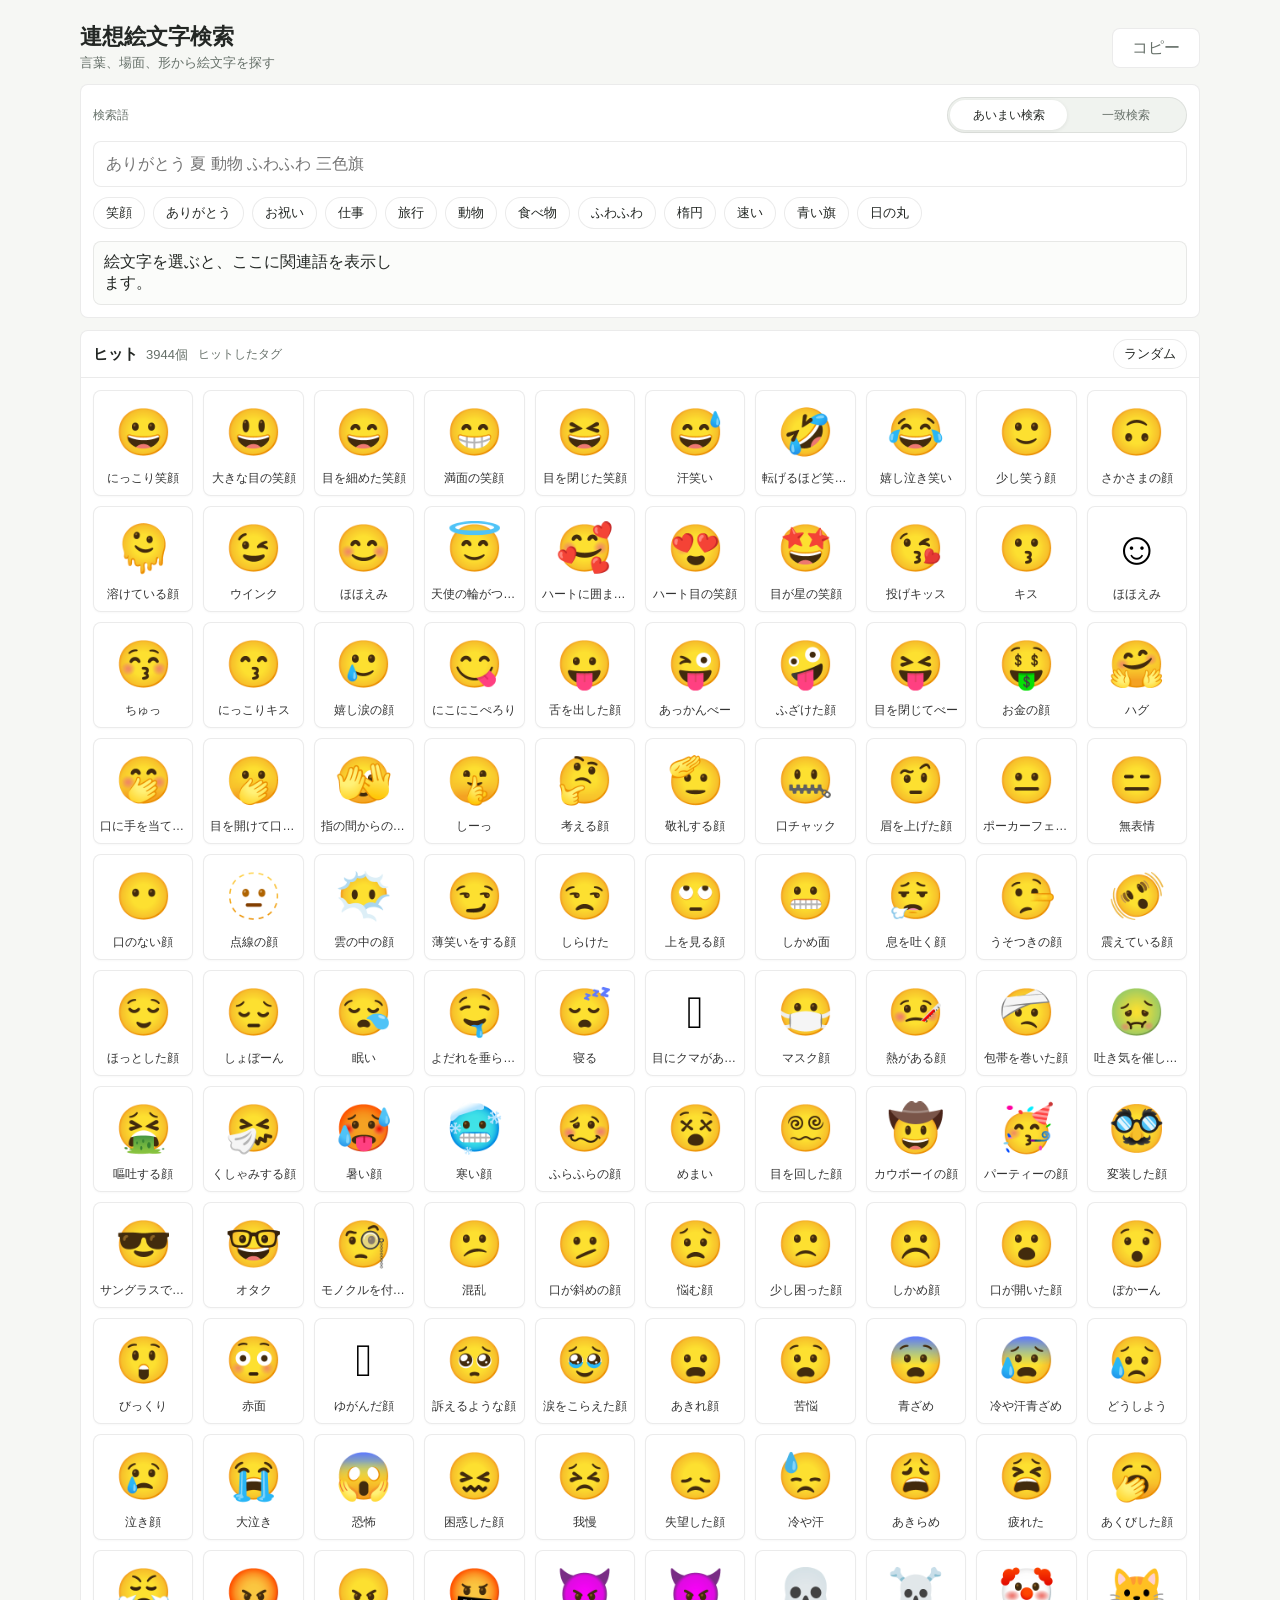
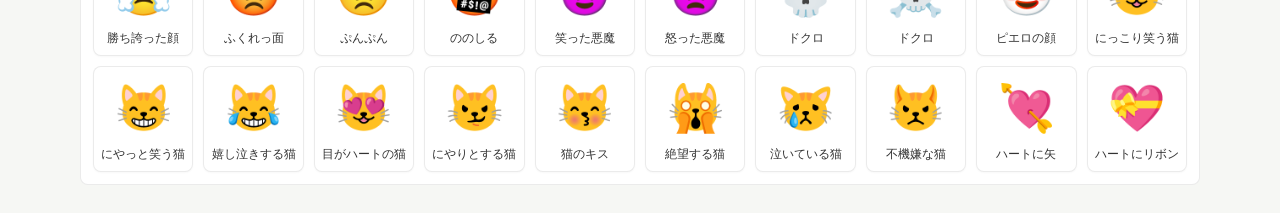
==== dev/index.html @ 40186cba "Add mobile dev UI prototype" ====
<!doctype html>
<html lang="ja">
  <head>
    <meta charset="utf-8">
    <meta name="viewport" content="width=device-width, initial-scale=1">
    <title>連想絵文字検索 dev</title>
    <link rel="stylesheet" href="./styles.css">
  </head>
  <body>
    <main class="app-shell">
      <header class="topbar">
        <div>
          <h1>連想絵文字検索</h1>
          <p>言葉、場面、形から絵文字を探す</p>
        </div>
        <button id="copyButton" class="copy-button" type="button" disabled>コピー</button>
      </header>

      <section class="search-panel" aria-label="検索">
        <div class="search-row">
          <label class="search-label" for="searchInput">検索語</label>
          <div class="search-mode" role="group" aria-label="検索方法">
            <button id="fuzzyModeButton" class="mode-button is-active" type="button">あいまい検索</button>
            <button id="exactModeButton" class="mode-button" type="button">一致検索</button>
          </div>
        </div>
        <input id="searchInput" type="search" autocomplete="off" placeholder="ありがとう 夏 動物 ふわふわ 三色旗">
        <div id="quickTags" class="quick-tags" aria-label="候補タグ"></div>
        <div id="selectedInline" class="selected-inline selected-empty">絵文字を選ぶと、ここに関連語を表示します。</div>
      </section>

      <section class="result-pane" aria-label="検索結果">
        <div class="pane-heading">
          <div class="pane-title-line">
            <h2>ヒット</h2>
            <span id="resultCount" class="result-count">0個</span>
          </div>
          <div id="hitTags" class="hit-tags" aria-label="ヒットしたタグ"></div>
          <div class="pane-actions">
            <button id="randomResultsButton" class="random-button" type="button">ランダム</button>
          </div>
        </div>
        <div id="results" class="emoji-grid"></div>
      </section>
    </main>

    <script src="./data/emoji-data.js"></script>
    <script src="./app.js"></script>
  </body>
</html>
---- dev/styles.css ----
:root {
  color-scheme: light;
  --bg: #f6f7f4;
  --surface: #ffffff;
  --muted-surface: #f0f3ef;
  --line: rgba(0, 0, 0, 0.08);
  --line-strong: rgba(0, 0, 0, 0.16);
  --text: #232724;
  --muted: #667069;
  --accent: #0f766e;
  --accent-soft: rgba(15, 118, 110, 0.1);
  --shadow: 0 8px 28px rgba(35, 39, 36, 0.12);
}

* {
  box-sizing: border-box;
}

body {
  margin: 0;
  min-height: 100vh;
  background: var(--bg);
  color: var(--text);
  font-family: "Segoe UI", "Yu Gothic UI", "Meiryo", sans-serif;
}

button,
input {
  font: inherit;
}

button {
  -webkit-tap-highlight-color: transparent;
}

.app-shell {
  width: min(100% - 20px, 1120px);
  margin: 0 auto;
  padding: 16px 0 28px;
}

.topbar {
  display: flex;
  align-items: center;
  justify-content: space-between;
  gap: 12px;
  margin-bottom: 12px;
}

h1,
h2,
p {
  margin: 0;
}

h1 {
  font-size: 22px;
  line-height: 1.2;
}

.topbar p {
  margin-top: 4px;
  color: var(--muted);
  font-size: 13px;
}

.copy-button,
.tag-button,
.random-button,
.wide-button {
  border: 1px solid var(--line);
  border-radius: 8px;
  background: var(--surface);
  color: var(--text);
  cursor: pointer;
}

.copy-button {
  min-width: 88px;
  min-height: 40px;
}

.copy-button:not(:disabled) {
  background: var(--accent);
  border-color: var(--accent);
  color: #fff;
}

.copy-button:disabled {
  color: var(--muted);
  cursor: not-allowed;
}

.search-panel {
  background: var(--surface);
  border: 1px solid var(--line);
  border-radius: 8px;
  padding: 12px;
  margin-bottom: 12px;
}

.search-row {
  display: flex;
  align-items: center;
  justify-content: space-between;
  gap: 10px;
  margin-bottom: 8px;
}

.search-label {
  flex: 0 0 auto;
  color: var(--muted);
  font-size: 12px;
}

.search-mode {
  display: grid;
  grid-template-columns: 1fr 1fr;
  width: min(100%, 240px);
  border: 1px solid var(--line);
  border-radius: 999px;
  background: var(--muted-surface);
  padding: 2px;
}

.mode-button {
  min-height: 30px;
  border: 0;
  border-radius: 999px;
  background: transparent;
  color: var(--muted);
  cursor: pointer;
  font-size: 12px;
}

.mode-button.is-active {
  background: var(--surface);
  color: var(--text);
  box-shadow: 0 1px 4px rgba(0, 0, 0, 0.08);
}

#searchInput {
  width: 100%;
  min-height: 46px;
  border: 1px solid var(--line);
  border-radius: 8px;
  padding: 0 12px;
  font-size: 16px;
  outline: none;
}

#searchInput:focus {
  border-color: var(--accent);
  box-shadow: 0 0 0 3px var(--accent-soft);
}

.quick-tags {
  display: flex;
  gap: 8px;
  margin-top: 10px;
  overflow-x: auto;
  padding-bottom: 2px;
  scrollbar-width: none;
}

.quick-tags::-webkit-scrollbar {
  display: none;
}

.tag-button {
  flex: 0 0 auto;
  min-height: 32px;
  border-radius: 999px;
  padding: 0 12px;
  font-size: 13px;
}

.result-pane {
  background: var(--surface);
  border: 1px solid var(--line);
  border-radius: 8px;
  overflow: hidden;
}

.pane-heading {
  display: flex;
  align-items: center;
  justify-content: space-between;
  gap: 10px;
  border-bottom: 1px solid var(--line);
  padding: 8px 12px;
}

.pane-title-line {
  display: flex;
  align-items: baseline;
  flex: 0 0 auto;
  gap: 8px;
  white-space: nowrap;
}

.pane-title-line h2 {
  font-size: 15px;
}

.result-count {
  color: var(--muted);
  font-size: 13px;
  font-variant-numeric: tabular-nums;
}

.hit-tags {
  display: flex;
  flex: 1 1 auto;
  gap: 6px;
  min-width: 0;
  overflow-x: auto;
  scrollbar-width: none;
}

.hit-tags::-webkit-scrollbar {
  display: none;
}

.hit-tags-label {
  flex: 0 0 auto;
  color: var(--muted);
  font-size: 12px;
  line-height: 30px;
}

.hit-tag-button {
  flex: 0 0 auto;
  min-height: 30px;
  border: 1px solid var(--line);
  border-radius: 999px;
  background: var(--accent-soft);
  color: var(--accent);
  padding: 0 10px;
  cursor: pointer;
  font-size: 12px;
}

.pane-actions {
  display: flex;
  align-items: center;
  gap: 8px;
}

.random-button {
  min-height: 30px;
  border-radius: 999px;
  padding: 0 10px;
  font-size: 13px;
}

.random-button:disabled {
  color: var(--muted);
  cursor: not-allowed;
}

.emoji-grid {
  display: grid;
  grid-template-columns: repeat(4, minmax(0, 1fr));
  gap: 8px;
  padding: 10px;
}

.emoji-card {
  display: grid;
  grid-template-rows: 1fr auto;
  place-items: center;
  gap: 6px;
  min-width: 0;
  min-height: 94px;
  border: 1px solid var(--line);
  border-radius: 8px;
  background: var(--surface);
  padding: 8px 6px;
  cursor: pointer;
  box-shadow: 0 1px 2px rgba(0, 0, 0, 0.03);
}

.emoji-card:active,
.emoji-card:hover {
  border-color: var(--line-strong);
  background: #fafafa;
}

.emoji-card.is-selected {
  border-color: var(--accent);
  background: var(--accent-soft);
}

.emoji-char {
  display: grid;
  place-items: center;
  font-size: 40px;
  line-height: 1;
}

.emoji-name {
  width: 100%;
  overflow: hidden;
  text-align: center;
  text-overflow: ellipsis;
  white-space: nowrap;
  color: #333;
  font-size: 12px;
  font-weight: 400;
}

.empty-list {
  grid-column: 1 / -1;
  color: var(--muted);
  line-height: 1.6;
  padding: 18px 4px;
}

.selected-inline {
  border: 1px solid var(--line);
  border-radius: 8px;
  background: #fbfcfa;
  margin-top: 10px;
  padding: 10px;
}

.selected-summary {
  display: grid;
  grid-template-columns: 48px minmax(0, 1fr);
  gap: 10px;
  align-items: center;
  margin-bottom: 8px;
}

.selected-emoji {
  font-size: 42px;
  line-height: 1;
}

.selected-title {
  min-width: 0;
}

.selected-name {
  overflow: hidden;
  text-overflow: ellipsis;
  white-space: nowrap;
  font-size: 17px;
  font-weight: 800;
}

.selected-en {
  overflow: hidden;
  text-overflow: ellipsis;
  white-space: nowrap;
  color: var(--muted);
  margin-top: 4px;
}

.chips {
  display: flex;
  flex-wrap: wrap;
  gap: 5px;
}

.merged-chips {
  padding-top: 2px;
}

.chip {
  min-height: 28px;
  border: 1px solid transparent;
  border-radius: 999px;
  color: var(--text);
  padding: 0 8px;
  font-size: 12px;
}

.chip-button {
  cursor: pointer;
}

.chip-button:hover {
  border-color: var(--accent);
  background: var(--accent-soft);
}

.chip-tag {
  background: #e6f3ef;
}

.chip-scene {
  background: #fff1d6;
}

.chip-tone {
  background: #edf0ff;
}

.chip-class {
  background: #f1ece4;
  color: #5d5346;
}

.wide-button {
  width: 100%;
  min-height: 44px;
  margin-top: 14px;
  background: var(--accent);
  border-color: var(--accent);
  color: #fff;
}

@media (min-width: 720px) {
  .app-shell {
    width: min(100% - 32px, 1120px);
    padding-top: 24px;
  }

  .emoji-grid {
    grid-template-columns: repeat(auto-fill, minmax(96px, 1fr));
    gap: 10px;
    padding: 12px;
  }

  .emoji-card {
    min-height: 106px;
  }

  .emoji-char {
    font-size: 46px;
  }

  .selected-summary {
    grid-template-columns: 56px minmax(0, 1fr);
  }

  .selected-emoji {
    font-size: 50px;
  }

  .selected-inline {
    display: grid;
    grid-template-columns: minmax(220px, 300px) minmax(0, 1fr);
    gap: 12px;
    align-items: center;
  }

  .selected-summary {
    margin-bottom: 0;
  }
}

@media (max-width: 420px) {
  .search-row {
    align-items: stretch;
    flex-direction: column;
    gap: 6px;
  }

  .search-mode {
    width: 100%;
  }

  .pane-heading {
    display: grid;
    grid-template-columns: 1fr auto;
  }

  .hit-tags {
    grid-column: 1 / -1;
    order: 3;
  }
}
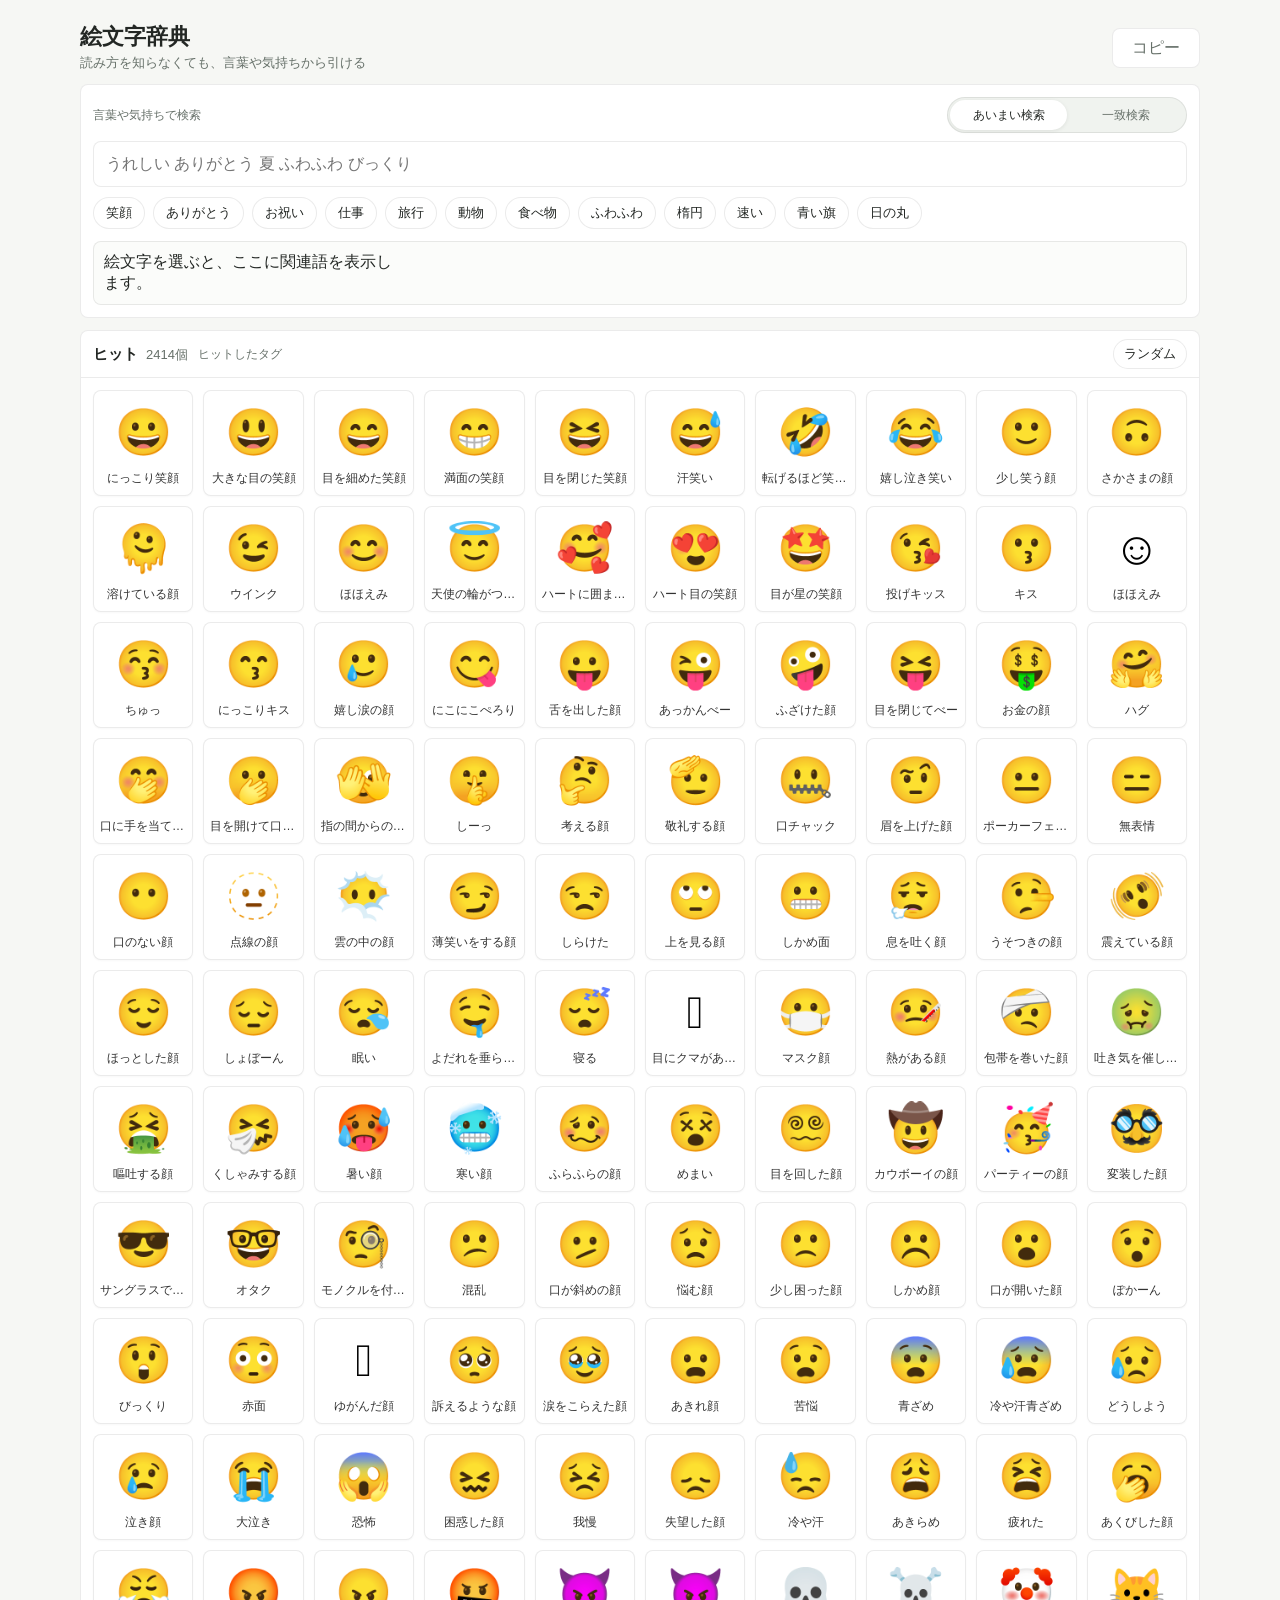
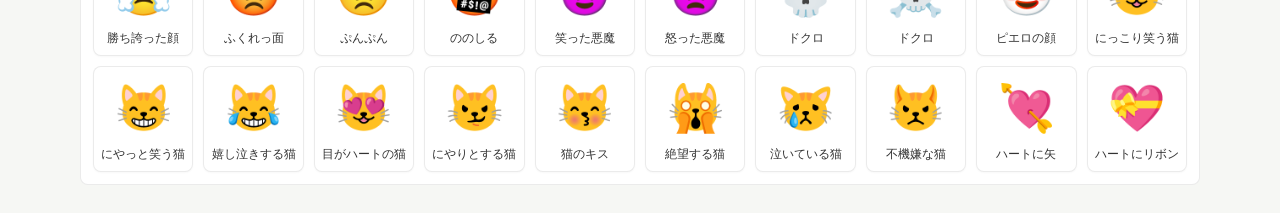
==== commit 4711c178: "Rename app to emoji dictionary" ====
--- a/dev/index.html
+++ b/dev/index.html
@@ -3,28 +3,29 @@
   <head>
     <meta charset="utf-8">
     <meta name="viewport" content="width=device-width, initial-scale=1">
-    <title>連想絵文字検索 dev</title>
+    <meta name="description" content="読み方を知らなくても、言葉や気持ちから引ける絵文字辞典です。">
+    <title>絵文字辞典 dev</title>
     <link rel="stylesheet" href="./styles.css">
   </head>
   <body>
     <main class="app-shell">
       <header class="topbar">
         <div>
-          <h1>連想絵文字検索</h1>
-          <p>言葉、場面、形から絵文字を探す</p>
+          <h1>絵文字辞典</h1>
+          <p>読み方を知らなくても、言葉や気持ちから引ける</p>
         </div>
         <button id="copyButton" class="copy-button" type="button" disabled>コピー</button>
       </header>
 
       <section class="search-panel" aria-label="検索">
         <div class="search-row">
-          <label class="search-label" for="searchInput">検索語</label>
+          <label class="search-label" for="searchInput">言葉や気持ちで検索</label>
           <div class="search-mode" role="group" aria-label="検索方法">
             <button id="fuzzyModeButton" class="mode-button is-active" type="button">あいまい検索</button>
             <button id="exactModeButton" class="mode-button" type="button">一致検索</button>
           </div>
         </div>
-        <input id="searchInput" type="search" autocomplete="off" placeholder="ありがとう 夏 動物 ふわふわ 三色旗">
+        <input id="searchInput" type="search" autocomplete="off" placeholder="うれしい ありがとう 夏 ふわふわ びっくり">
         <div id="quickTags" class="quick-tags" aria-label="候補タグ"></div>
         <div id="selectedInline" class="selected-inline selected-empty">絵文字を選ぶと、ここに関連語を表示します。</div>
       </section>
--- a/dev/styles.css
+++ b/dev/styles.css
@@ -267,6 +267,7 @@
 }
 
 .emoji-card {
+  position: relative;
   display: grid;
   grid-template-rows: 1fr auto;
   place-items: center;
@@ -290,6 +291,17 @@
 .emoji-card.is-selected {
   border-color: var(--accent);
   background: var(--accent-soft);
+}
+
+.skin-indicator {
+  position: absolute;
+  right: 6px;
+  bottom: 6px;
+  width: 14px;
+  height: 6px;
+  border-radius: 999px;
+  background: linear-gradient(90deg, #ffcc4d 0 18%, #f7d7c4 18% 34%, #f2c28e 34% 50%, #d5a57a 50% 66%, #a57a5a 66% 82%, #6b4423 82% 100%);
+  opacity: 0.62;
 }
 
 .emoji-char {
@@ -358,6 +370,75 @@
   margin-top: 4px;
 }
 
+.skin-tone-selector {
+  display: flex;
+  align-items: center;
+  gap: 6px;
+  margin-top: 8px;
+}
+
+.skin-tone-dot {
+  position: relative;
+  display: grid;
+  place-items: center;
+  width: 24px;
+  height: 24px;
+  border: 0;
+  border-radius: 999px;
+  background: transparent;
+  cursor: pointer;
+  padding: 0;
+}
+
+.skin-tone-dot::before {
+  content: "";
+  width: 15px;
+  height: 15px;
+  border: 1px solid rgba(0, 0, 0, 0.15);
+  border-radius: 50%;
+  transition: transform 120ms ease;
+}
+
+.skin-tone-dot:hover::before,
+.skin-tone-dot:focus-visible::before {
+  transform: scale(1.15);
+}
+
+.skin-tone-dot[aria-current="true"]::after {
+  position: absolute;
+  bottom: 0;
+  left: 6px;
+  right: 6px;
+  height: 2px;
+  border-radius: 999px;
+  background: var(--accent);
+  content: "";
+}
+
+.skin-tone-default::before {
+  background: #ffcc4d;
+}
+
+.skin-tone-light::before {
+  background: #f7d7c4;
+}
+
+.skin-tone-medium-light::before {
+  background: #f2c28e;
+}
+
+.skin-tone-medium::before {
+  background: #d5a57a;
+}
+
+.skin-tone-medium-dark::before {
+  background: #a57a5a;
+}
+
+.skin-tone-dark::before {
+  background: #6b4423;
+}
+
 .chips {
   display: flex;
   flex-wrap: wrap;
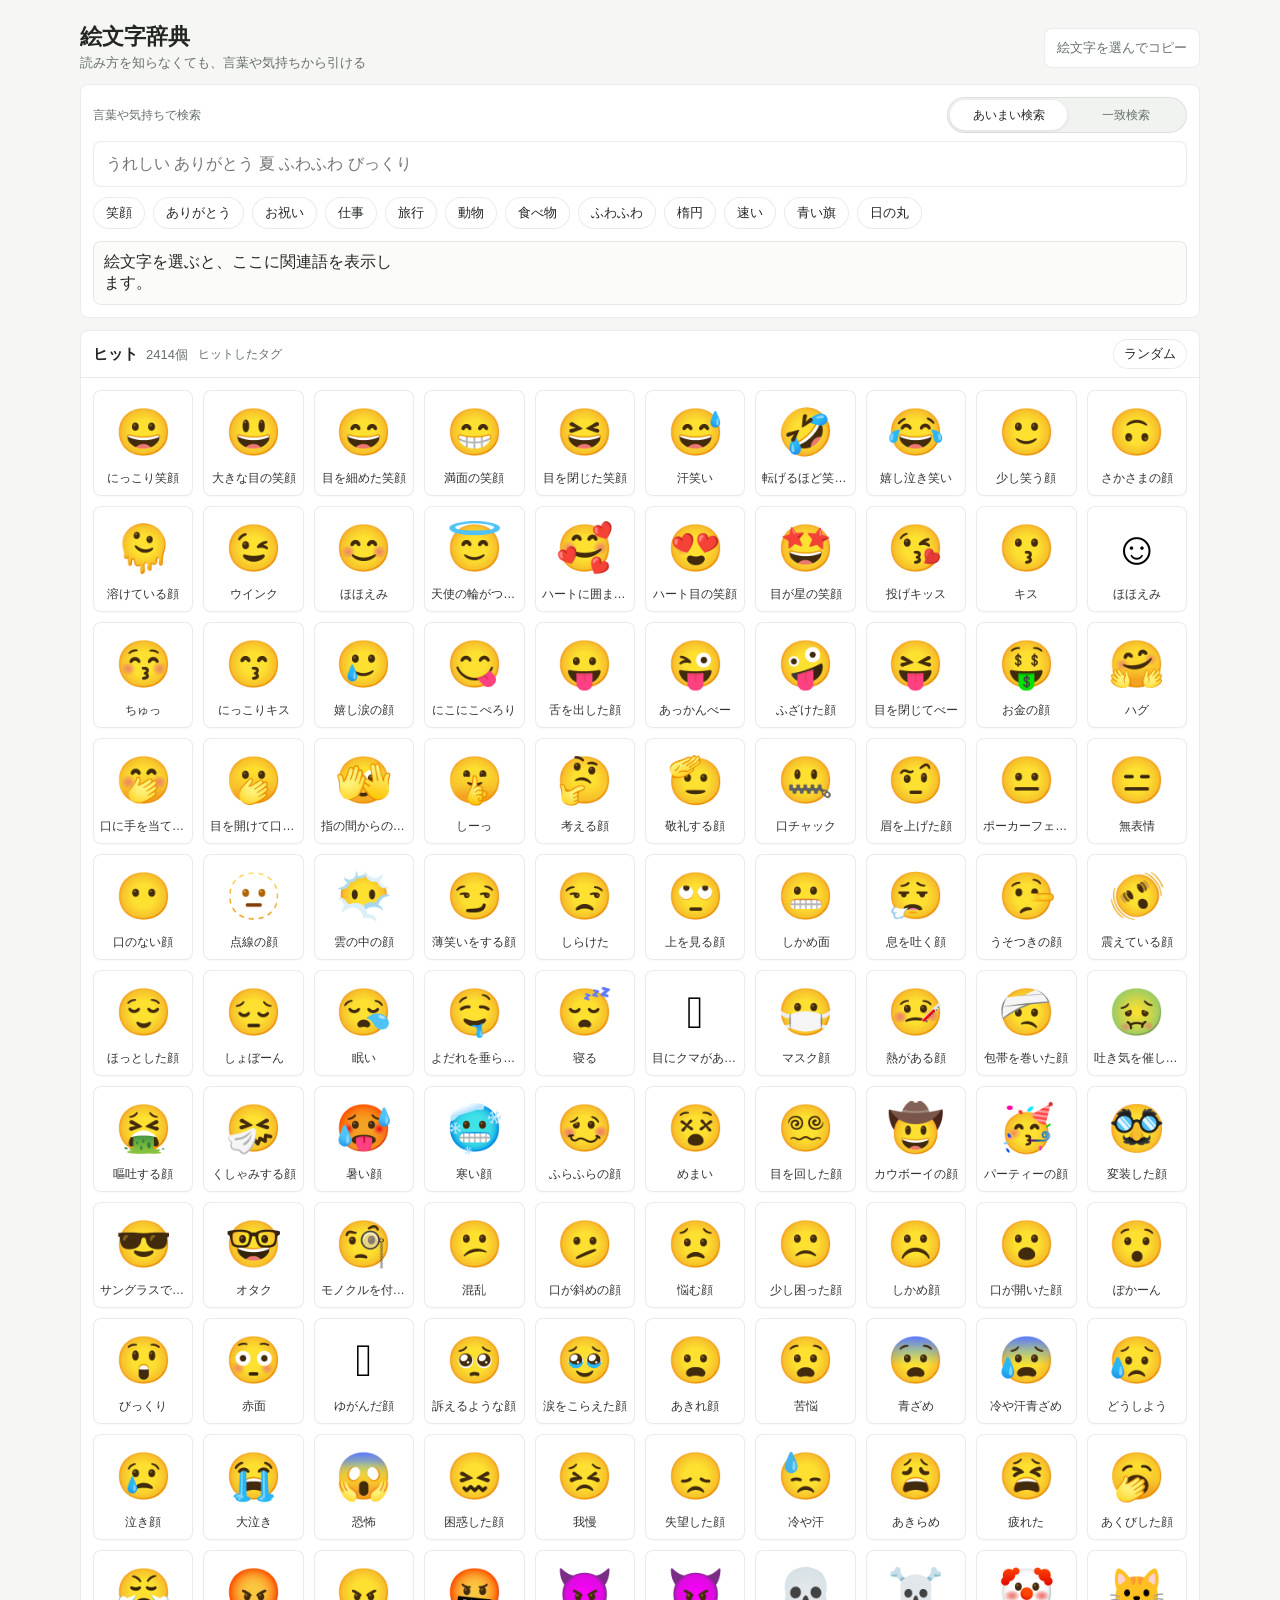
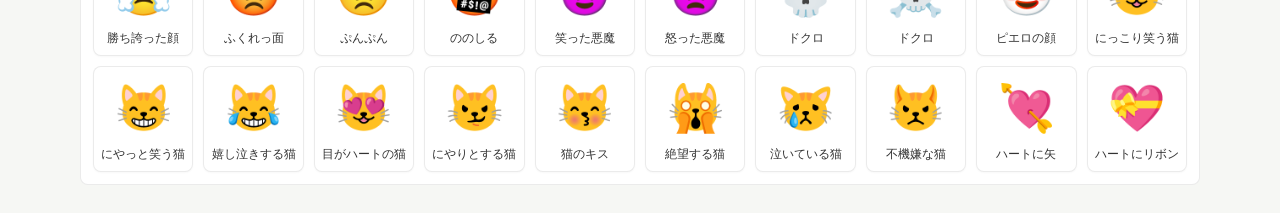
==== commit 09d0e0c3: "Clarify emoji copy button" ====
--- a/dev/index.html
+++ b/dev/index.html
@@ -14,7 +14,7 @@
           <h1>絵文字辞典</h1>
           <p>読み方を知らなくても、言葉や気持ちから引ける</p>
         </div>
-        <button id="copyButton" class="copy-button" type="button" disabled>コピー</button>
+        <button id="copyButton" class="copy-button" type="button" disabled>絵文字を選んでコピー</button>
       </header>
 
       <section class="search-panel" aria-label="検索">
--- a/dev/styles.css
+++ b/dev/styles.css
@@ -76,8 +76,11 @@
 }
 
 .copy-button {
-  min-width: 88px;
+  min-width: 150px;
   min-height: 40px;
+  padding: 0 12px;
+  font-size: 13px;
+  white-space: nowrap;
 }
 
 .copy-button:not(:disabled) {
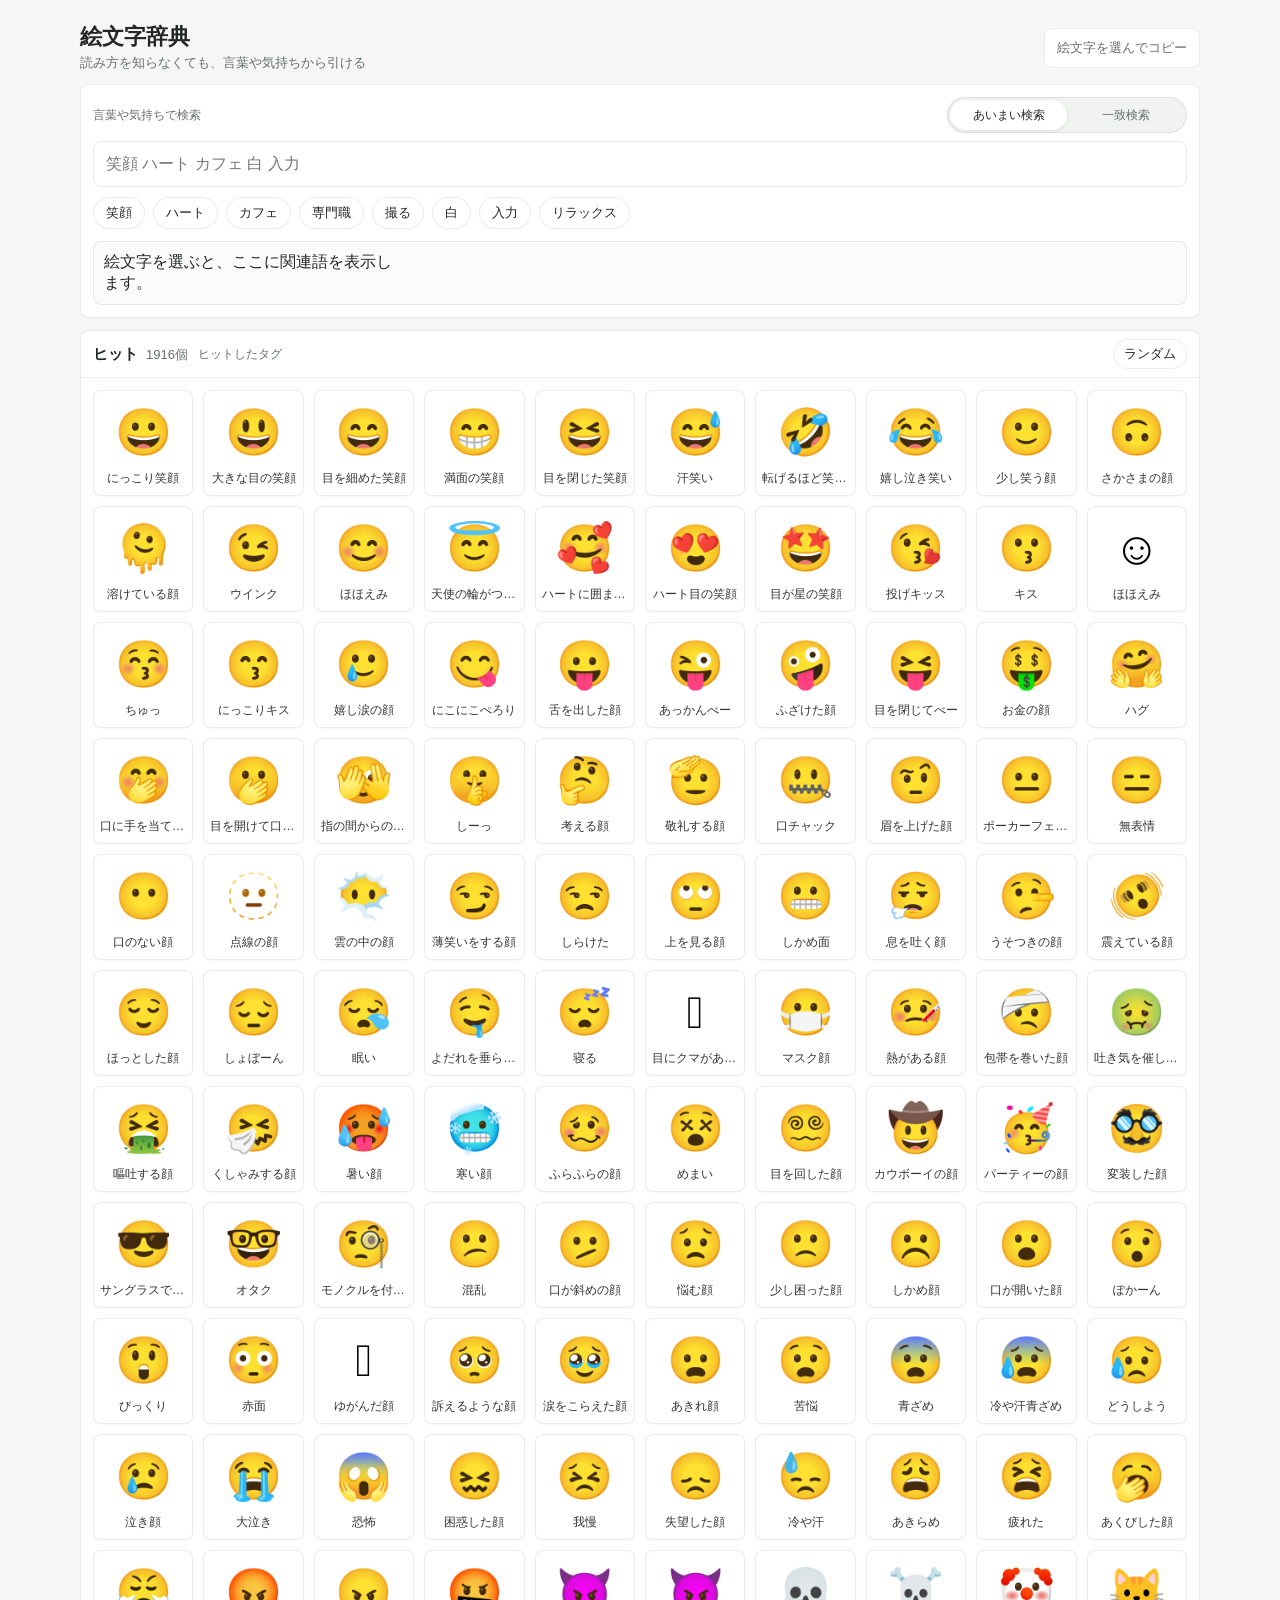
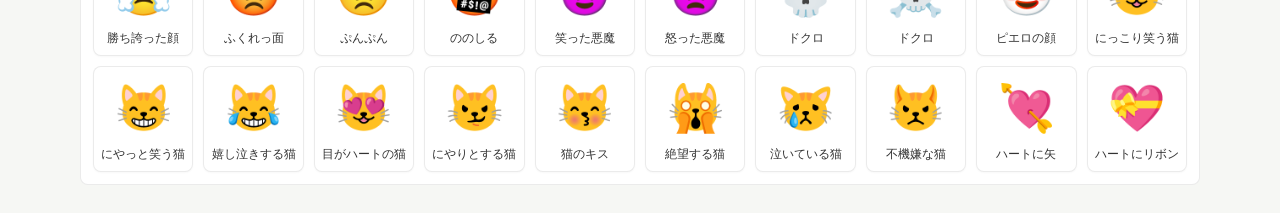
==== commit 693ba840: "Add project work rules and fix mobile search focus" ====
--- a/dev/index.html
+++ b/dev/index.html
@@ -25,7 +25,7 @@
             <button id="exactModeButton" class="mode-button" type="button">一致検索</button>
           </div>
         </div>
-        <input id="searchInput" type="search" autocomplete="off" placeholder="うれしい ありがとう 夏 ふわふわ びっくり">
+        <input id="searchInput" type="search" autocomplete="off" placeholder="笑顔 ハート カフェ 白 入力">
         <div id="quickTags" class="quick-tags" aria-label="候補タグ"></div>
         <div id="selectedInline" class="selected-inline selected-empty">絵文字を選ぶと、ここに関連語を表示します。</div>
       </section>
--- a/dev/styles.css
+++ b/dev/styles.css
@@ -470,15 +470,15 @@
   background: var(--accent-soft);
 }
 
-.chip-tag {
+.chip-meaning {
   background: #e6f3ef;
 }
 
-.chip-scene {
+.chip-usage {
   background: #fff1d6;
 }
 
-.chip-tone {
+.chip-impression {
   background: #edf0ff;
 }
 
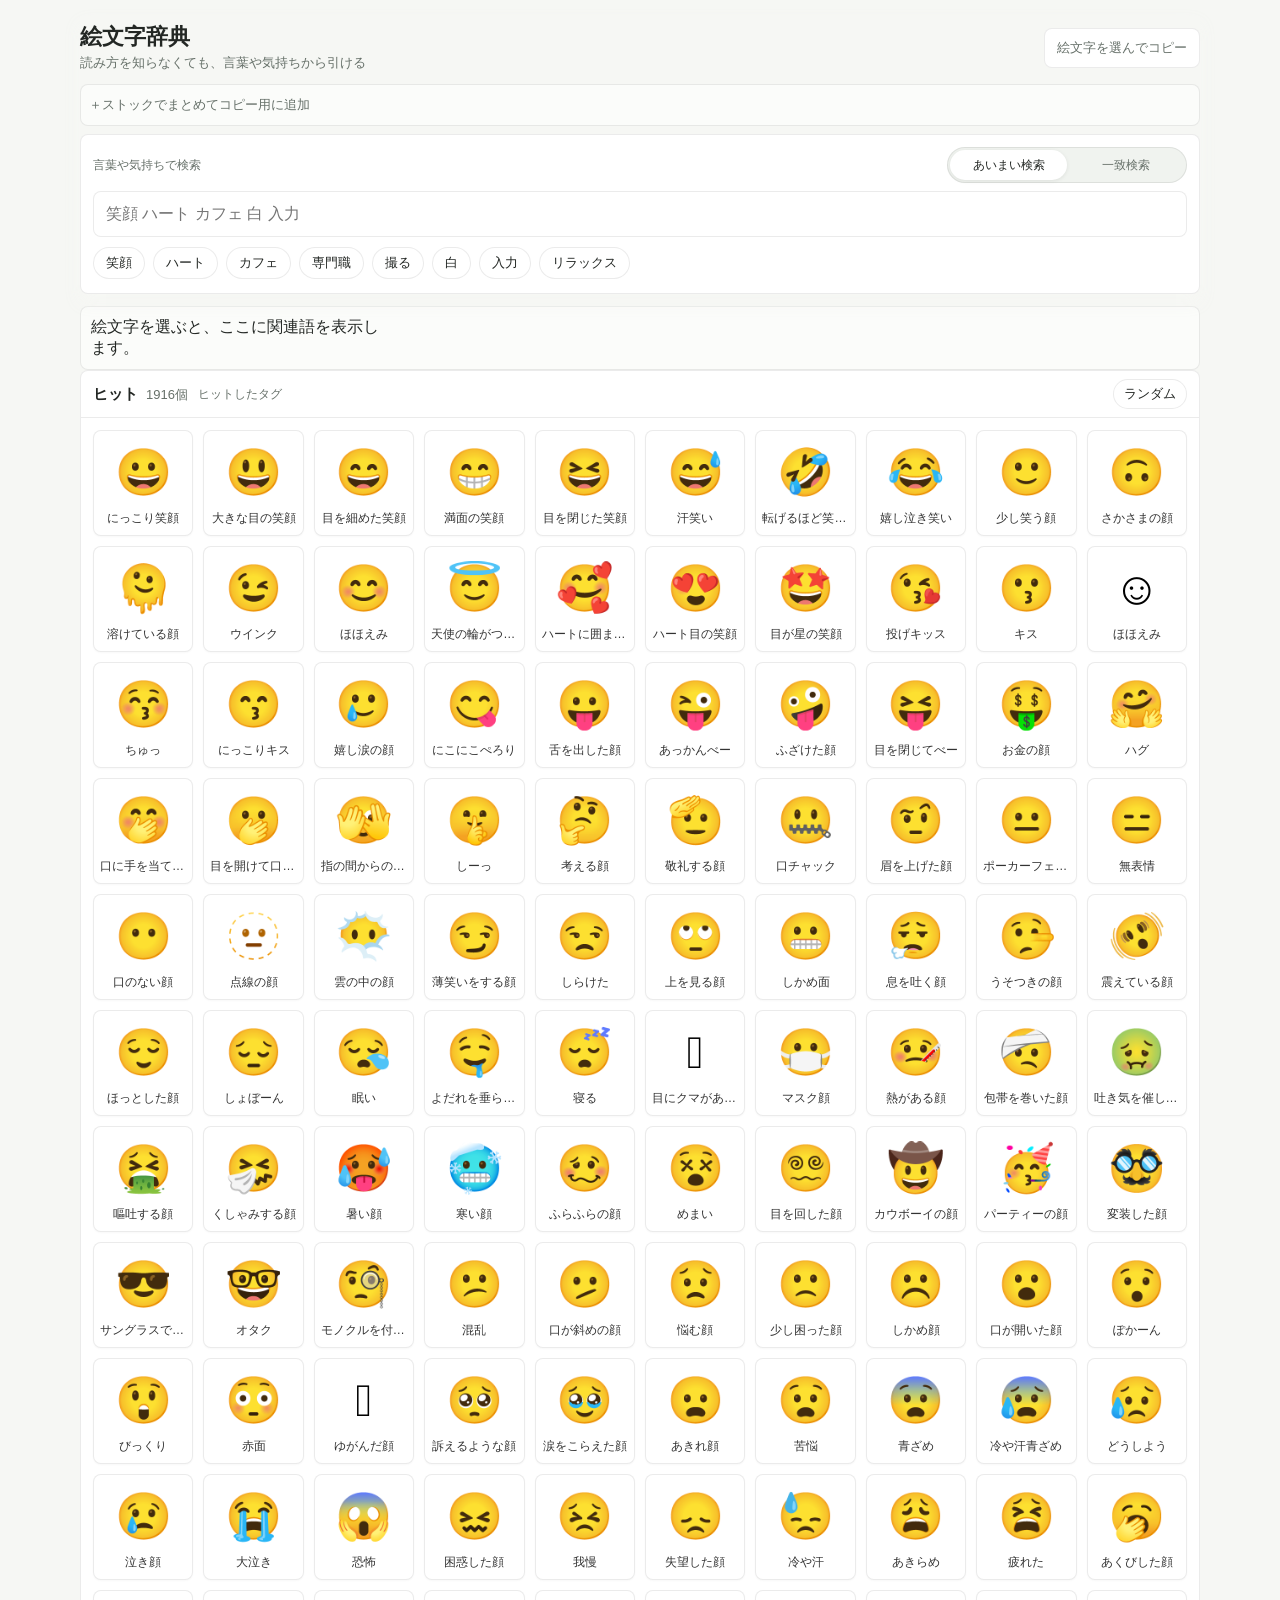
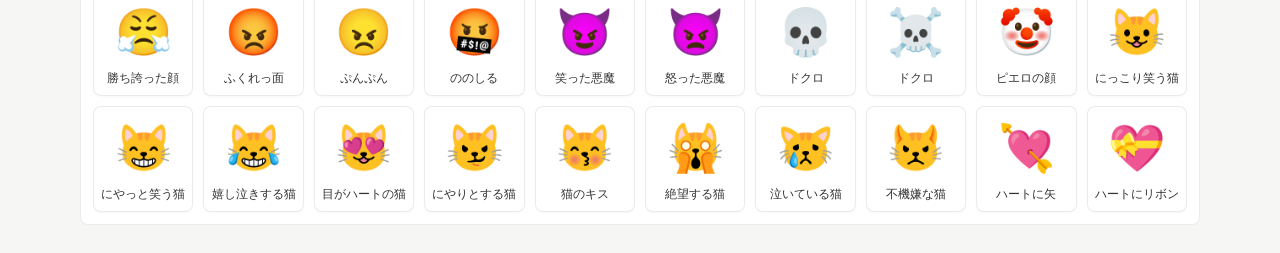
==== commit 96fada5e: "Add emoji stock workbench" ====
--- a/dev/index.html
+++ b/dev/index.html
@@ -9,26 +9,31 @@
   </head>
   <body>
     <main class="app-shell">
-      <header class="topbar">
-        <div>
-          <h1>絵文字辞典</h1>
-          <p>読み方を知らなくても、言葉や気持ちから引ける</p>
-        </div>
-        <button id="copyButton" class="copy-button" type="button" disabled>絵文字を選んでコピー</button>
-      </header>
+      <div class="sticky-workbench">
+        <header class="topbar">
+          <div>
+            <h1>絵文字辞典</h1>
+            <p>読み方を知らなくても、言葉や気持ちから引ける</p>
+          </div>
+          <button id="copyButton" class="copy-button" type="button" disabled>絵文字を選んでコピー</button>
+        </header>
 
-      <section class="search-panel" aria-label="検索">
-        <div class="search-row">
-          <label class="search-label" for="searchInput">言葉や気持ちで検索</label>
-          <div class="search-mode" role="group" aria-label="検索方法">
-            <button id="fuzzyModeButton" class="mode-button is-active" type="button">あいまい検索</button>
-            <button id="exactModeButton" class="mode-button" type="button">一致検索</button>
+        <div id="stockWorkbench" class="stock-workbench stock-empty">＋ストックでまとめてコピー用に追加</div>
+
+        <section class="search-panel" aria-label="検索">
+          <div class="search-row">
+            <label class="search-label" for="searchInput">言葉や気持ちで検索</label>
+            <div class="search-mode" role="group" aria-label="検索方法">
+              <button id="fuzzyModeButton" class="mode-button is-active" type="button">あいまい検索</button>
+              <button id="exactModeButton" class="mode-button" type="button">一致検索</button>
+            </div>
           </div>
-        </div>
-        <input id="searchInput" type="search" autocomplete="off" placeholder="笑顔 ハート カフェ 白 入力">
-        <div id="quickTags" class="quick-tags" aria-label="候補タグ"></div>
-        <div id="selectedInline" class="selected-inline selected-empty">絵文字を選ぶと、ここに関連語を表示します。</div>
-      </section>
+          <input id="searchInput" type="search" autocomplete="off" placeholder="笑顔 ハート カフェ 白 入力">
+          <div id="quickTags" class="quick-tags" aria-label="候補タグ"></div>
+        </section>
+      </div>
+
+      <div id="selectedInline" class="selected-inline selected-empty">絵文字を選ぶと、ここに関連語を表示します。</div>
 
       <section class="result-pane" aria-label="検索結果">
         <div class="pane-heading">
--- a/dev/styles.css
+++ b/dev/styles.css
@@ -39,6 +39,16 @@
   padding: 16px 0 28px;
 }
 
+.sticky-workbench {
+  position: sticky;
+  top: 0;
+  z-index: 20;
+  background: var(--bg);
+  padding-top: 8px;
+  margin-top: -8px;
+  box-shadow: 0 8px 16px rgba(246, 247, 244, 0.92);
+}
+
 .topbar {
   display: flex;
   align-items: center;
@@ -294,6 +304,25 @@
 .emoji-card.is-selected {
   border-color: var(--accent);
   background: var(--accent-soft);
+}
+
+.emoji-card.is-stocked {
+  border-color: rgba(15, 118, 110, 0.45);
+}
+
+.stocked-indicator {
+  position: absolute;
+  top: 5px;
+  right: 5px;
+  display: grid;
+  place-items: center;
+  width: 18px;
+  height: 18px;
+  border-radius: 999px;
+  background: var(--accent);
+  color: #fff;
+  font-size: 12px;
+  line-height: 1;
 }
 
 .skin-indicator {
@@ -340,9 +369,13 @@
   padding: 10px;
 }
 
+.selected-empty {
+  display: none;
+}
+
 .selected-summary {
   display: grid;
-  grid-template-columns: 48px minmax(0, 1fr);
+  grid-template-columns: 48px minmax(0, 1fr) auto;
   gap: 10px;
   align-items: center;
   margin-bottom: 8px;
@@ -371,6 +404,97 @@
   white-space: nowrap;
   color: var(--muted);
   margin-top: 4px;
+}
+
+.stock-add-button,
+.stock-copy-button,
+.stock-clear-button,
+.stock-emoji {
+  border: 1px solid var(--line);
+  border-radius: 999px;
+  background: var(--surface);
+  color: var(--text);
+  cursor: pointer;
+}
+
+.stock-add-button {
+  min-height: 32px;
+  padding: 0 10px;
+  white-space: nowrap;
+  font-size: 12px;
+}
+
+.stock-workbench {
+  display: grid;
+  grid-template-columns: minmax(0, 1fr) auto;
+  gap: 8px;
+  align-items: center;
+  min-height: 42px;
+  border: 1px solid var(--line);
+  border-radius: 8px;
+  background: #fbfcfa;
+  margin-bottom: 8px;
+  padding: 5px 8px;
+}
+
+.stock-empty {
+  display: grid;
+  place-items: center start;
+  color: var(--muted);
+  font-size: 13px;
+}
+
+.stock-items {
+  display: flex;
+  gap: 4px;
+  overflow-x: auto;
+  scrollbar-width: thin;
+}
+
+.stock-emoji {
+  position: relative;
+  display: grid;
+  place-items: center;
+  flex: 0 0 auto;
+  min-width: 34px;
+  height: 34px;
+  padding: 0 12px 0 6px;
+  font-size: 22px;
+}
+
+.stock-remove-mark {
+  position: absolute;
+  top: -4px;
+  right: -3px;
+  display: grid;
+  place-items: center;
+  width: 15px;
+  height: 15px;
+  border-radius: 999px;
+  background: #fff;
+  border: 1px solid var(--line-strong);
+  color: var(--muted);
+  font-size: 11px;
+  line-height: 1;
+}
+
+.stock-actions {
+  display: flex;
+  gap: 4px;
+}
+
+.stock-copy-button,
+.stock-clear-button {
+  min-height: 32px;
+  padding: 0 9px;
+  white-space: nowrap;
+  font-size: 12px;
+}
+
+.stock-copy-button {
+  background: var(--accent);
+  border-color: var(--accent);
+  color: #fff;
 }
 
 .skin-tone-selector {
@@ -532,7 +656,15 @@
   }
 
   .selected-summary {
+    grid-template-columns: 56px minmax(0, 1fr) auto;
+    grid-column: 1;
+    grid-row: 1;
     margin-bottom: 0;
+  }
+
+  .merged-chips {
+    grid-column: 2;
+    grid-row: 1 / span 2;
   }
 }
 
